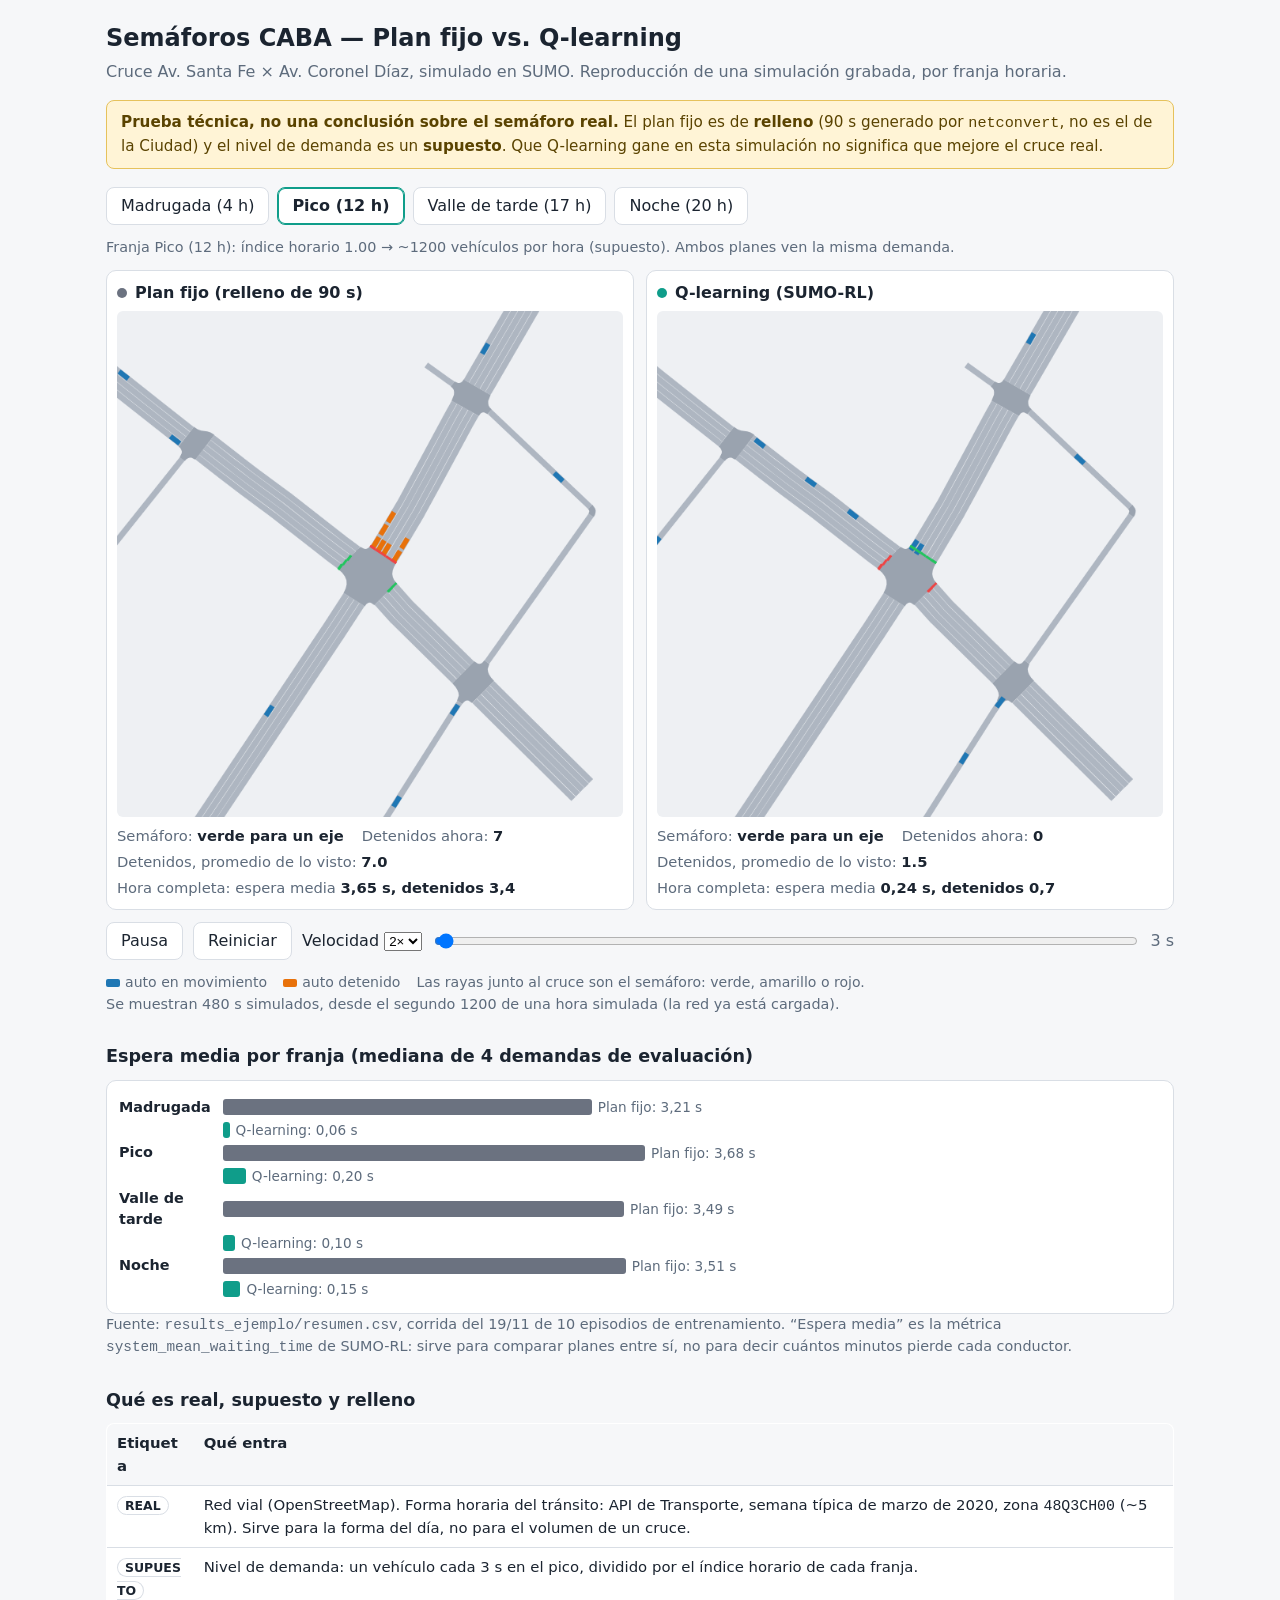
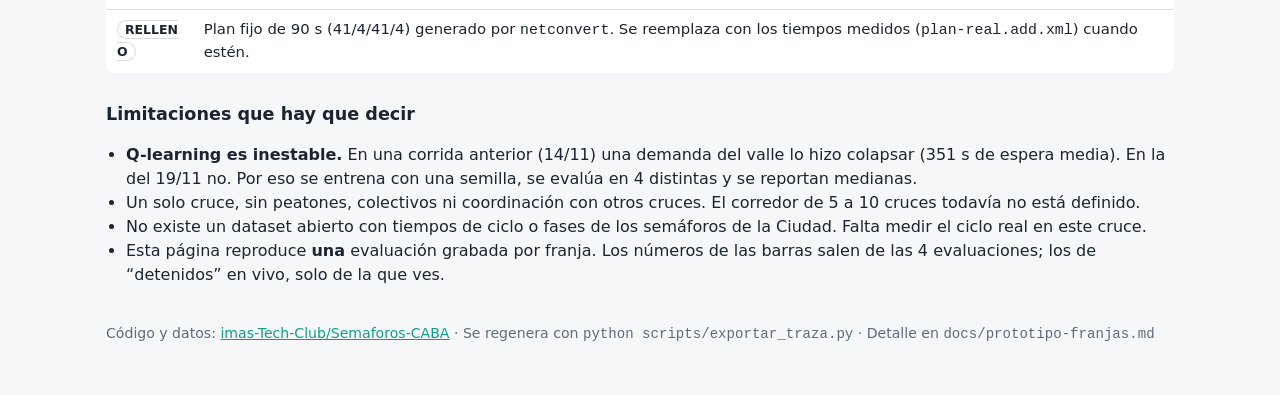
==== docs/demo/index.html @ ec713933 "Agrega demo web que reproduce la simulación: plan fijo vs Q-learning scripts/exportar_traza.py graba" ====
<!doctype html>
<html lang="es">
<head>
<meta charset="utf-8">
<meta name="viewport" content="width=device-width, initial-scale=1">
<title>Semáforos CABA — Demo de franjas</title>
<style>
:root{
  --bg:#f6f7f9; --panel:#fff; --ink:#1b2430; --muted:#5d6b7c; --line:#d9dee5;
  --road:#aeb6c1; --junc:#9aa3af; --moving:#1f77b4; --stopped:#e8710a; --fijo:#6b7280; --ql:#0f9d8a;
  --warn-bg:#fff4d6; --warn-ink:#5a4300; --warn-line:#e6c25c; --canvas:#eef0f3;
}
@media (prefers-color-scheme: dark){
  :root:not([data-theme="light"]){
    --bg:#12161c; --panel:#1b212a; --ink:#e7ebf0; --muted:#9aa6b5; --line:#2c3441;
    --road:#4a5361; --junc:#586171; --moving:#5aa9e6; --stopped:#ff9a3d; --fijo:#9ca3af; --ql:#3ccfb8;
    --warn-bg:#3a3118; --warn-ink:#f1dca0; --warn-line:#6b5a22; --canvas:#161b22;
  }
}
*{box-sizing:border-box}
body{margin:0;overflow-wrap:anywhere;background:var(--bg);color:var(--ink);font:16px/1.5 system-ui,-apple-system,Segoe UI,Roboto,sans-serif}
.wrap{max-width:1100px;margin:0 auto;padding:20px 16px 56px}
h1{font-size:1.5rem;margin:0 0 4px}
h2{font-size:1.1rem;margin:28px 0 10px}
.sub{color:var(--muted);margin:0 0 16px}
.warn{background:var(--warn-bg);color:var(--warn-ink);border:1px solid var(--warn-line);border-radius:8px;padding:10px 14px;margin:0 0 18px;font-size:.95rem}
.tabs{display:flex;flex-wrap:wrap;gap:8px;margin:0 0 12px}
.tabs button,.ctrl button{font:inherit;border:1px solid var(--line);background:var(--panel);color:var(--ink);border-radius:8px;padding:6px 14px;cursor:pointer}
.tabs button[aria-pressed="true"]{border-color:var(--ql);box-shadow:inset 0 0 0 1px var(--ql);font-weight:600}
.meta{color:var(--muted);font-size:.9rem;margin:0 0 12px}
.grid{display:grid;grid-template-columns:1fr 1fr;gap:12px}
@media (max-width:720px){.grid{grid-template-columns:1fr}}
.card{background:var(--panel);border:1px solid var(--line);border-radius:10px;padding:10px}
.card h3{margin:0 0 6px;font-size:1rem;display:flex;align-items:center;gap:8px}
.dot{width:10px;height:10px;border-radius:50%;display:inline-block}
canvas{width:100%;height:auto;aspect-ratio:1/1;background:var(--canvas);border-radius:6px;display:block}
.stats{display:flex;flex-wrap:wrap;gap:4px 18px;margin-top:8px;font-size:.92rem;color:var(--muted)}
.stats b{color:var(--ink);font-variant-numeric:tabular-nums}
.ctrl{display:flex;flex-wrap:wrap;align-items:center;gap:10px;margin:12px 0}
.ctrl input[type=range]{flex:1;min-width:160px}
.leg{display:flex;flex-wrap:wrap;gap:6px 16px;font-size:.88rem;color:var(--muted);margin:6px 0 0}
.leg i{display:inline-block;width:14px;height:8px;border-radius:2px;margin-right:5px;vertical-align:middle}
table{border-collapse:collapse;width:100%;font-size:.93rem;background:var(--panel);border:1px solid var(--line);border-radius:8px;overflow:hidden}
th,td{padding:8px 10px;border-bottom:1px solid var(--line);text-align:left;vertical-align:top}
th{font-weight:600;background:var(--bg)}
td.n{text-align:right;font-variant-numeric:tabular-nums}
.bars{background:var(--panel);border:1px solid var(--line);border-radius:10px;padding:12px}
.bar-row{display:grid;grid-template-columns:96px 1fr;gap:8px;align-items:center;margin:4px 0;font-size:.9rem}
.bar-track{height:16px;position:relative}
.bar{height:100%;border-radius:3px;min-width:2px}
.bar-val{position:absolute;left:calc(var(--w) + 6px);top:-2px;font-size:.85rem;color:var(--muted);white-space:nowrap}
.tag{font-size:.78rem;font-weight:700;padding:1px 7px;border-radius:99px;border:1px solid var(--line)}
ul{padding-left:20px}
footer{margin-top:36px;color:var(--muted);font-size:.88rem}
a{color:var(--ql)}
</style>
</head>
<body>
<div class="wrap">
  <h1>Semáforos CABA — Plan fijo vs. Q-learning</h1>
  <p class="sub">Cruce Av. Santa Fe × Av. Coronel Díaz, simulado en SUMO. Reproducción de una simulación grabada, por franja horaria.</p>

  <div class="warn"><strong>Prueba técnica, no una conclusión sobre el semáforo real.</strong>
    El plan fijo es de <b>relleno</b> (90 s generado por <code>netconvert</code>, no es el de la Ciudad) y el nivel de demanda es un <b>supuesto</b>.
    Que Q-learning gane en esta simulación no significa que mejore el cruce real.</div>

  <div class="tabs" id="tabs" role="group" aria-label="Franja horaria"></div>
  <p class="meta" id="meta"></p>

  <div class="grid">
    <div class="card"><h3><span class="dot" style="background:var(--fijo)"></span>Plan fijo (relleno de 90 s)</h3>
      <canvas id="c-fijo" width="640" height="640" aria-label="Simulación con plan fijo"></canvas>
      <div class="stats"><span>Semáforo: <b id="s-fijo">–</b></span><span>Detenidos ahora: <b id="d-fijo">0</b></span><span>Detenidos, promedio de lo visto: <b id="p-fijo">0</b></span><span>Hora completa: espera media <b id="e-fijo">–</b></span></div>
    </div>
    <div class="card"><h3><span class="dot" style="background:var(--ql)"></span>Q-learning (SUMO-RL)</h3>
      <canvas id="c-ql" width="640" height="640" aria-label="Simulación con Q-learning"></canvas>
      <div class="stats"><span>Semáforo: <b id="s-ql">–</b></span><span>Detenidos ahora: <b id="d-ql">0</b></span><span>Detenidos, promedio de lo visto: <b id="p-ql">0</b></span><span>Hora completa: espera media <b id="e-ql">–</b></span></div>
    </div>
  </div>

  <div class="ctrl">
    <button id="play" type="button">Pausa</button>
    <button id="reset" type="button">Reiniciar</button>
    <label>Velocidad <select id="vel"><option value="1">1×</option><option value="2" selected>2×</option><option value="4">4×</option><option value="8">8×</option></select></label>
    <input id="t" type="range" min="0" max="0" value="0" aria-label="Tiempo simulado">
    <span id="tl" style="font-variant-numeric:tabular-nums;color:var(--muted)">0 s</span>
  </div>
  <div class="leg">
    <span><i style="background:var(--moving)"></i>auto en movimiento</span>
    <span><i style="background:var(--stopped)"></i>auto detenido</span>
    <span>Las rayas junto al cruce son el semáforo: verde, amarillo o rojo.</span>
  </div>
  <p class="meta" id="vent"></p>

  <h2>Espera media por franja (mediana de 4 demandas de evaluación)</h2>
  <div class="bars" id="bars"></div>
  <p class="meta">Fuente: <code>results_ejemplo/resumen.csv</code>, corrida del 19/11 de 10 episodios de entrenamiento. “Espera media” es la métrica <code>system_mean_waiting_time</code> de SUMO-RL: sirve para comparar planes entre sí, no para decir cuántos minutos pierde cada conductor.</p>

  <h2>Qué es real, supuesto y relleno</h2>
  <div style="overflow-x:auto"><table>
    <tr><th>Etiqueta</th><th>Qué entra</th></tr>
    <tr><td><span class="tag">REAL</span></td><td>Red vial (OpenStreetMap). Forma horaria del tránsito: API de Transporte, semana típica de marzo de 2020, zona <code>48Q3CH00</code> (~5 km). Sirve para la forma del día, no para el volumen de un cruce.</td></tr>
    <tr><td><span class="tag">SUPUESTO</span></td><td>Nivel de demanda: un vehículo cada 3 s en el pico, dividido por el índice horario de cada franja.</td></tr>
    <tr><td><span class="tag">RELLENO</span></td><td>Plan fijo de 90 s (41/4/41/4) generado por <code>netconvert</code>. Se reemplaza con los tiempos medidos (<code>plan-real.add.xml</code>) cuando estén.</td></tr>
  </table></div>

  <h2>Limitaciones que hay que decir</h2>
  <ul>
    <li><b>Q-learning es inestable.</b> En una corrida anterior (14/11) una demanda del valle lo hizo colapsar (351 s de espera media). En la del 19/11 no. Por eso se entrena con una semilla, se evalúa en 4 distintas y se reportan medianas.</li>
    <li>Un solo cruce, sin peatones, colectivos ni coordinación con otros cruces. El corredor de 5 a 10 cruces todavía no está definido.</li>
    <li>No existe un dataset abierto con tiempos de ciclo o fases de los semáforos de la Ciudad. Falta medir el ciclo real en este cruce.</li>
    <li>Esta página reproduce <b>una</b> evaluación grabada por franja. Los números de las barras salen de las 4 evaluaciones; los de “detenidos” en vivo, solo de la que ves.</li>
  </ul>

  <footer>Código y datos: <a href="https://github.com/imas-Tech-Club/Semaforos-CABA">imas-Tech-Club/Semaforos-CABA</a> · Se regenera con <code>python scripts/exportar_traza.py</code> · Detalle en <code>docs/prototipo-franjas.md</code></footer>
</div>

<script src="trazas.js"></script>
<script>
(function(){
  var D = window.TRAZAS;
  var NOMBRE = {madrugada:"Madrugada (4 h)", pico:"Pico (12 h)", valle:"Valle de tarde (17 h)", noche:"Noche (20 h)"};
  // Medianas de results_ejemplo/resumen.csv (espera media en s)
  var RES = {
    madrugada:{fijo:3.213, ql:0.057}, pico:{fijo:3.678, ql:0.199},
    valle:{fijo:3.494, ql:0.105}, noche:{fijo:3.510, ql:0.152}
  };
  var LEN = 6, WID = 2.6; // autos dibujados un poco más grandes que reales (4,5 × 1,9 m) para que se vean
  var css = function(n){ return getComputedStyle(document.documentElement).getPropertyValue(n).trim(); };

  var geo = D.geo, caja = geo.caja;
  var franja = null, t = 0, playing = true, last = 0, acum = {fijo:[0,0], ql:[0,0]}, estadoSeg = {};

  var cv = {fijo: document.getElementById("c-fijo"), ql: document.getElementById("c-ql")};
  var cx = {fijo: cv.fijo.getContext("2d"), ql: cv.ql.getContext("2d")};
  var W = cv.fijo.width, H = cv.fijo.height, pad = 24;
  // Vista centrada en el cruce semaforizado (los carriles de afuera se recortan)
  var cxm = 0, cym = 0;
  geo.lineas.forEach(function(l){ cxm += l.p[0]/geo.lineas.length; cym += l.p[1]/geo.lineas.length; });
  var MEDIO = 120; // metros desde el centro hasta el borde de la vista
  var esc = (W-2*pad)/(2*MEDIO);
  function px(x){ return W/2 + (x-cxm)*esc; }
  function py(y){ return H/2 - (y-cym)*esc; }

  // Tabs
  var tabs = document.getElementById("tabs");
  Object.keys(D.franjas).forEach(function(f){
    var b = document.createElement("button"); b.type="button"; b.textContent = NOMBRE[f]||f;
    b.onclick = function(){ elegir(f); }; b.dataset.f = f; tabs.appendChild(b);
  });

  function prepararEstados(f, plan){
    var d = D.franjas[f][plan], n = d.v.length, arr = new Array(n), cur = d.tls0, k = 0;
    for(var s=0;s<n;s++){
      while(k < d.tls.length && d.tls[k][0] <= s){ cur = d.tls[k][1]; k++; }
      arr[s] = cur;
    }
    return arr;
  }
  function elegir(f){
    franja = f; t = 0; acum = {fijo:[0,0], ql:[0,0]};
    estadoSeg = {fijo: prepararEstados(f,"fijo"), ql: prepararEstados(f,"ql")};
    var d = D.franjas[f], n = d.fijo.v.length;
    var sl = document.getElementById("t"); sl.max = n-1; sl.value = 0;
    Array.prototype.forEach.call(tabs.children, function(b){ b.setAttribute("aria-pressed", b.dataset.f===f); });
    document.getElementById("meta").textContent = "Franja " + (NOMBRE[f]||f) + ": índice horario " + d.indice.toFixed(2) +
      " → ~" + d.veh_por_hora + " vehículos por hora (supuesto). Ambos planes ven la misma demanda.";
    document.getElementById("vent").textContent = "Se muestran " + n + " s simulados, desde el segundo " + D.ventana.inicio_s +
      " de una hora simulada (la red ya está cargada).";
    ["fijo","ql"].forEach(function(p){
      document.getElementById("e-"+p).textContent = d[p].espera_media_s.toFixed(2).replace(".",",") + " s, detenidos " + d[p].detenidos_medio.toFixed(1).replace(".",",");
    });
    dibujar();
  }

  function colorLuz(c){ return c==="G"||c==="g" ? "#22c55e" : (c==="y"||c==="Y" ? "#facc15" : "#ef4444"); }
  function resumenSemaforo(st){
    var g = 0, y = 0; for(var i=0;i<st.length;i++){ if(st[i]==="G"||st[i]==="g") g++; else if(st[i]==="y"||st[i]==="Y") y++; }
    return y>0 && g===0 ? "amarillo" : (g>0 ? "verde para un eje" : "todo rojo");
  }

  function base(ctx){
    ctx.clearRect(0,0,W,H);
    ctx.lineCap = "butt"; ctx.lineJoin = "round";
    ctx.strokeStyle = css("--road"); ctx.fillStyle = css("--junc");
    geo.carriles.forEach(function(c){
      ctx.beginPath(); c.s.forEach(function(p,i){ i?ctx.lineTo(px(p[0]),py(p[1])):ctx.moveTo(px(p[0]),py(p[1])); });
      ctx.lineWidth = Math.max(2, c.w*esc*0.95); ctx.stroke();
    });
    geo.juncs.forEach(function(j){
      ctx.beginPath(); j.forEach(function(p,i){ i?ctx.lineTo(px(p[0]),py(p[1])):ctx.moveTo(px(p[0]),py(p[1])); }); ctx.closePath(); ctx.fill();
    });
  }
  function luces(ctx, st){
    geo.lineas.forEach(function(l){
      var m = Math.hypot(l.d[0], l.d[1]) || 1, dx = l.d[0]/m, dy = l.d[1]/m;
      var nx = -dy, ny = dx, hw = l.w/2;
      ctx.strokeStyle = colorLuz(st[l.i]||"r"); ctx.lineWidth = Math.max(3, 0.9*esc);
      ctx.beginPath();
      ctx.moveTo(px(l.p[0]-nx*hw), py(l.p[1]-ny*hw)); ctx.lineTo(px(l.p[0]+nx*hw), py(l.p[1]+ny*hw)); ctx.stroke();
    });
  }
  function autos(ctx, fila){
    var movil = css("--moving"), quieto = css("--stopped"), n = 0, det = 0;
    for(var i=0;i<fila.length;i+=4){
      var x = fila[i]/10, y = fila[i+1]/10, a = fila[i+2]*Math.PI/180, v = fila[i+3]/10;
      var parado = v < 0.1; n++; if(parado) det++;
      // x,y es el paragolpes delantero: el centro queda LEN/2 hacia atrás
      var cxw = x - Math.sin(a)*2.25, cyw = y - Math.cos(a)*2.25;
      ctx.save(); ctx.translate(px(cxw), py(cyw)); ctx.rotate(a);
      ctx.fillStyle = parado ? quieto : movil;
      ctx.fillRect(-WID*esc/2, -LEN*esc/2, WID*esc, LEN*esc); ctx.restore();
    }
    return det;
  }
  function dibujar(){
    if(!franja) return;
    var d = D.franjas[franja], s = Math.min(Math.floor(t), d.fijo.v.length-1);
    ["fijo","ql"].forEach(function(p){
      var ctx = cx[p], st = estadoSeg[p][s];
      base(ctx); var det = autos(ctx, d[p].v[s]); luces(ctx, st);
      document.getElementById("d-"+p).textContent = det;
      document.getElementById("s-"+p).textContent = resumenSemaforo(st);
      var a = acum[p]; if(a.last !== s){ a[0] += det; a[1] += 1; a.last = s; }
      document.getElementById("p-"+p).textContent = a[1] ? (a[0]/a[1]).toFixed(1) : "0";
    });
    document.getElementById("tl").textContent = s + " s";
    document.getElementById("t").value = s;
  }

  function loop(ts){
    if(playing && franja){
      var dt = last ? (ts-last)/1000 : 0, vel = +document.getElementById("vel").value;
      t += dt*vel;
      var n = D.franjas[franja].fijo.v.length;
      if(t >= n){ t = 0; acum = {fijo:[0,0], ql:[0,0]}; }
      dibujar();
    }
    last = ts; requestAnimationFrame(loop);
  }

  document.getElementById("play").onclick = function(){ playing = !playing; this.textContent = playing ? "Pausa" : "Seguir"; };
  document.getElementById("reset").onclick = function(){ t = 0; acum = {fijo:[0,0], ql:[0,0]}; dibujar(); };
  document.getElementById("t").oninput = function(){ t = +this.value; acum = {fijo:[0,0], ql:[0,0]}; dibujar(); };
  window.matchMedia("(prefers-color-scheme: dark)").addEventListener("change", dibujar);

  // Barras: espera media por franja
  var bars = document.getElementById("bars"), mx = 0;
  Object.keys(D.franjas).forEach(function(f){ if(RES[f]) mx = Math.max(mx, RES[f].fijo, RES[f].ql); });
  Object.keys(D.franjas).forEach(function(f){
    if(!RES[f]) return;
    [["fijo","Plan fijo","--fijo"],["ql","Q-learning","--ql"]].forEach(function(r, i){
      var row = document.createElement("div"); row.className = "bar-row";
      var lab = document.createElement("div"); lab.textContent = i===0 ? (NOMBRE[f]||f).split(" (")[0] : ""; lab.style.fontWeight = 600;
      var tr = document.createElement("div"); tr.className = "bar-track";
      var w = (RES[f][r[0]]/mx*45);
      tr.style.setProperty("--w", w+"%");
      var b = document.createElement("div"); b.className = "bar"; b.style.width = w+"%"; b.style.background = "var("+r[2]+")";
      var v = document.createElement("span"); v.className = "bar-val"; v.textContent = r[1] + ": " + RES[f][r[0]].toFixed(2).replace(".",",") + " s";
      tr.appendChild(b); tr.appendChild(v); row.appendChild(lab); row.appendChild(tr); bars.appendChild(row);
    });
  });

  elegir(Object.keys(D.franjas).indexOf("pico")>=0 ? "pico" : Object.keys(D.franjas)[0]);
  requestAnimationFrame(loop);
})();
</script>
</body>
</html>
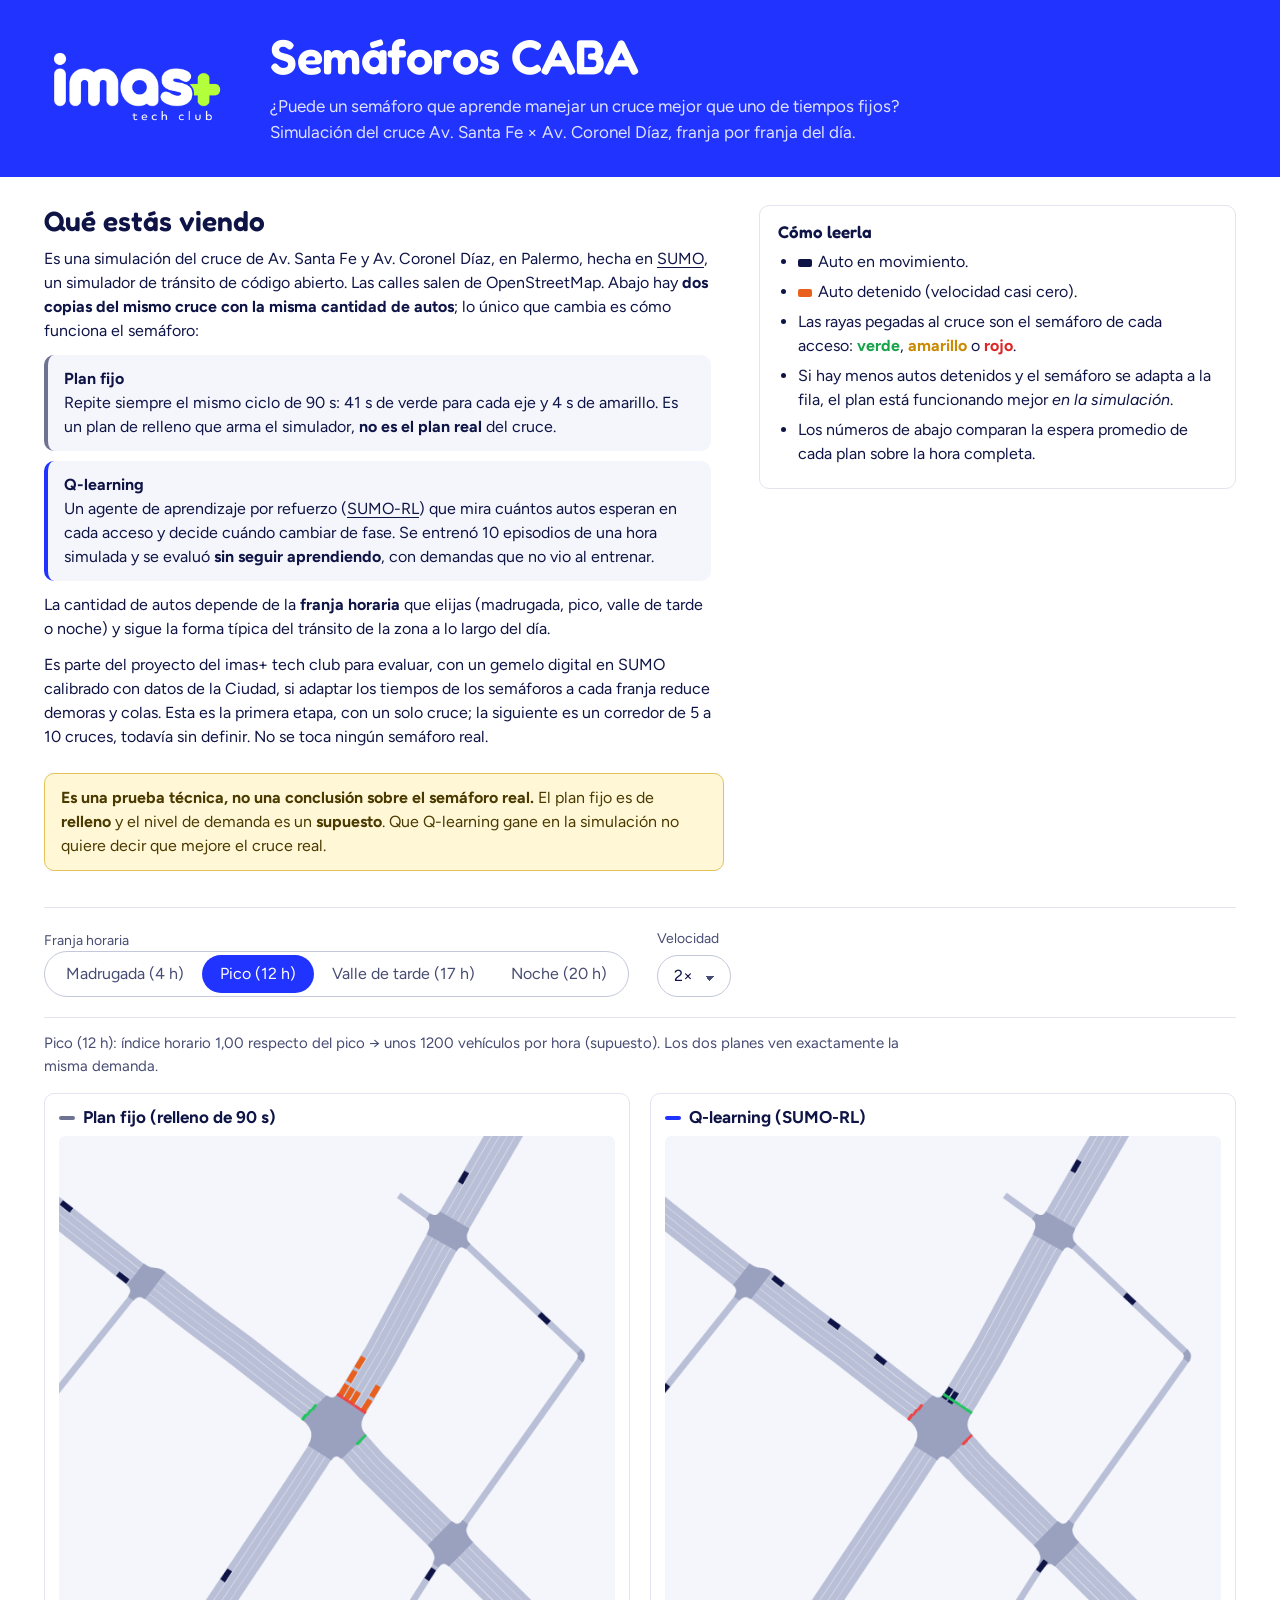
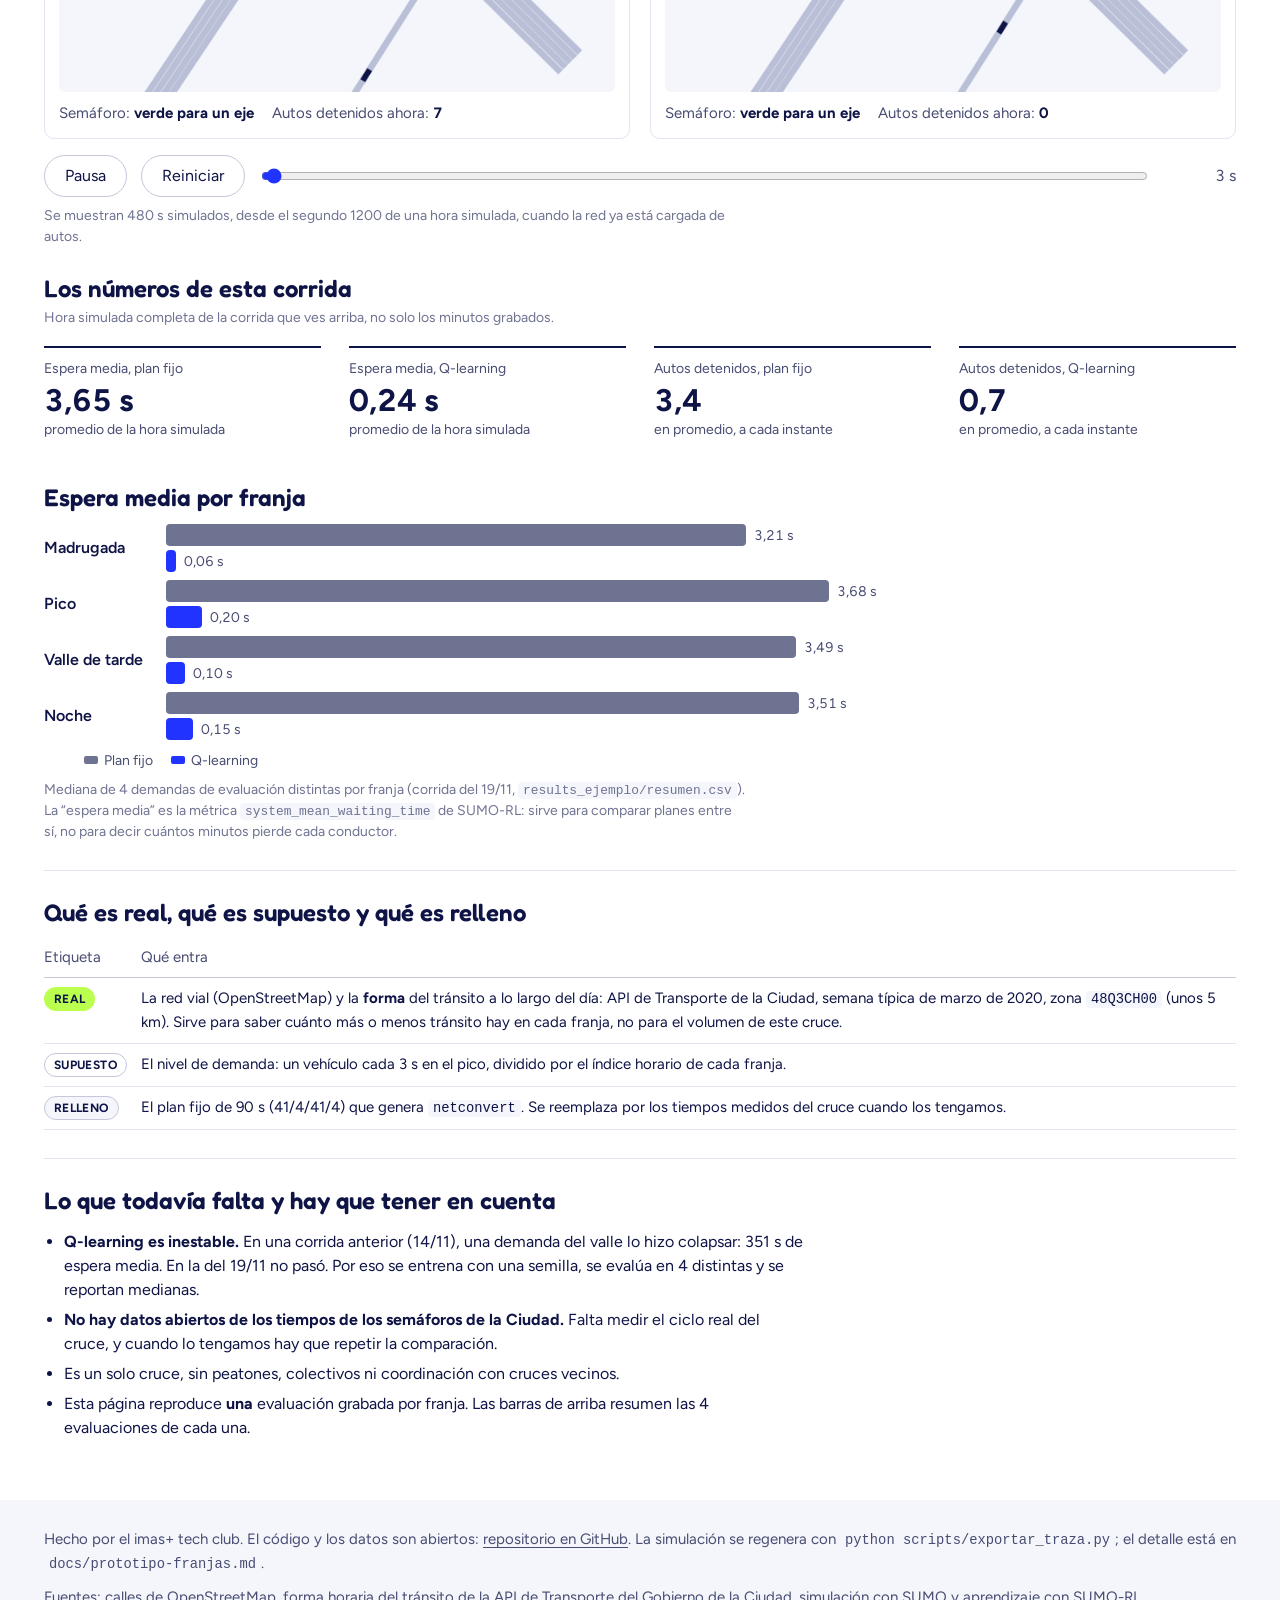
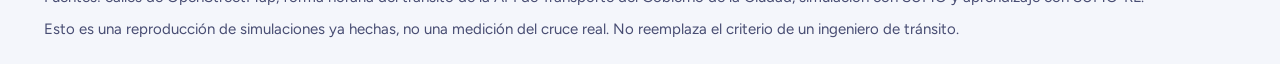
==== commit b5d2f026: "Rediseña la demo web con la identidad del imas+ tech club y agrega la explicación Encabezado de marc" ====
--- a/docs/demo/index.html
+++ b/docs/demo/index.html
@@ -1,269 +1,158 @@
 <!doctype html>
-<html lang="es">
+<html lang="es-AR">
 <head>
-<meta charset="utf-8">
-<meta name="viewport" content="width=device-width, initial-scale=1">
-<title>Semáforos CABA — Demo de franjas</title>
-<style>
-:root{
-  --bg:#f6f7f9; --panel:#fff; --ink:#1b2430; --muted:#5d6b7c; --line:#d9dee5;
-  --road:#aeb6c1; --junc:#9aa3af; --moving:#1f77b4; --stopped:#e8710a; --fijo:#6b7280; --ql:#0f9d8a;
-  --warn-bg:#fff4d6; --warn-ink:#5a4300; --warn-line:#e6c25c; --canvas:#eef0f3;
-}
-@media (prefers-color-scheme: dark){
-  :root:not([data-theme="light"]){
-    --bg:#12161c; --panel:#1b212a; --ink:#e7ebf0; --muted:#9aa6b5; --line:#2c3441;
-    --road:#4a5361; --junc:#586171; --moving:#5aa9e6; --stopped:#ff9a3d; --fijo:#9ca3af; --ql:#3ccfb8;
-    --warn-bg:#3a3118; --warn-ink:#f1dca0; --warn-line:#6b5a22; --canvas:#161b22;
-  }
-}
-*{box-sizing:border-box}
-body{margin:0;overflow-wrap:anywhere;background:var(--bg);color:var(--ink);font:16px/1.5 system-ui,-apple-system,Segoe UI,Roboto,sans-serif}
-.wrap{max-width:1100px;margin:0 auto;padding:20px 16px 56px}
-h1{font-size:1.5rem;margin:0 0 4px}
-h2{font-size:1.1rem;margin:28px 0 10px}
-.sub{color:var(--muted);margin:0 0 16px}
-.warn{background:var(--warn-bg);color:var(--warn-ink);border:1px solid var(--warn-line);border-radius:8px;padding:10px 14px;margin:0 0 18px;font-size:.95rem}
-.tabs{display:flex;flex-wrap:wrap;gap:8px;margin:0 0 12px}
-.tabs button,.ctrl button{font:inherit;border:1px solid var(--line);background:var(--panel);color:var(--ink);border-radius:8px;padding:6px 14px;cursor:pointer}
-.tabs button[aria-pressed="true"]{border-color:var(--ql);box-shadow:inset 0 0 0 1px var(--ql);font-weight:600}
-.meta{color:var(--muted);font-size:.9rem;margin:0 0 12px}
-.grid{display:grid;grid-template-columns:1fr 1fr;gap:12px}
-@media (max-width:720px){.grid{grid-template-columns:1fr}}
-.card{background:var(--panel);border:1px solid var(--line);border-radius:10px;padding:10px}
-.card h3{margin:0 0 6px;font-size:1rem;display:flex;align-items:center;gap:8px}
-.dot{width:10px;height:10px;border-radius:50%;display:inline-block}
-canvas{width:100%;height:auto;aspect-ratio:1/1;background:var(--canvas);border-radius:6px;display:block}
-.stats{display:flex;flex-wrap:wrap;gap:4px 18px;margin-top:8px;font-size:.92rem;color:var(--muted)}
-.stats b{color:var(--ink);font-variant-numeric:tabular-nums}
-.ctrl{display:flex;flex-wrap:wrap;align-items:center;gap:10px;margin:12px 0}
-.ctrl input[type=range]{flex:1;min-width:160px}
-.leg{display:flex;flex-wrap:wrap;gap:6px 16px;font-size:.88rem;color:var(--muted);margin:6px 0 0}
-.leg i{display:inline-block;width:14px;height:8px;border-radius:2px;margin-right:5px;vertical-align:middle}
-table{border-collapse:collapse;width:100%;font-size:.93rem;background:var(--panel);border:1px solid var(--line);border-radius:8px;overflow:hidden}
-th,td{padding:8px 10px;border-bottom:1px solid var(--line);text-align:left;vertical-align:top}
-th{font-weight:600;background:var(--bg)}
-td.n{text-align:right;font-variant-numeric:tabular-nums}
-.bars{background:var(--panel);border:1px solid var(--line);border-radius:10px;padding:12px}
-.bar-row{display:grid;grid-template-columns:96px 1fr;gap:8px;align-items:center;margin:4px 0;font-size:.9rem}
-.bar-track{height:16px;position:relative}
-.bar{height:100%;border-radius:3px;min-width:2px}
-.bar-val{position:absolute;left:calc(var(--w) + 6px);top:-2px;font-size:.85rem;color:var(--muted);white-space:nowrap}
-.tag{font-size:.78rem;font-weight:700;padding:1px 7px;border-radius:99px;border:1px solid var(--line)}
-ul{padding-left:20px}
-footer{margin-top:36px;color:var(--muted);font-size:.88rem}
-a{color:var(--ql)}
-</style>
+  <meta charset="utf-8">
+  <meta name="viewport" content="width=device-width, initial-scale=1">
+  <title>Semáforos CABA</title>
+  <meta name="description" content="Simulación del cruce Av. Santa Fe × Av. Coronel Díaz: un semáforo de tiempos fijos contra uno que aprende (Q-learning), por franja horaria. Prueba técnica del imas+ tech club.">
+  <link rel="icon" href="img/favicon.png" type="image/png">
+  <link rel="preconnect" href="https://fonts.googleapis.com">
+  <link rel="preconnect" href="https://fonts.gstatic.com" crossorigin>
+  <link href="https://fonts.googleapis.com/css2?family=Figtree:wght@400;600;700&family=Fredoka:wght@500;600&display=swap" rel="stylesheet">
+  <link rel="stylesheet" href="estilos.css">
 </head>
 <body>
-<div class="wrap">
-  <h1>Semáforos CABA — Plan fijo vs. Q-learning</h1>
-  <p class="sub">Cruce Av. Santa Fe × Av. Coronel Díaz, simulado en SUMO. Reproducción de una simulación grabada, por franja horaria.</p>
+  <header class="marca">
+    <div class="marca__interior">
+      <a class="marca__logo" href="https://github.com/imas-Tech-Club/Semaforos-CABA">
+        <img src="img/logo-imas.png" alt="imas+ tech club" width="186" height="88">
+      </a>
+      <div class="marca__texto">
+        <h1>Semáforos CABA</h1>
+        <p>¿Puede un semáforo que aprende manejar un cruce mejor que uno de tiempos fijos? Simulación del cruce
+          Av. Santa Fe × Av. Coronel Díaz, franja por franja del día.</p>
+      </div>
+    </div>
+  </header>
 
-  <div class="warn"><strong>Prueba técnica, no una conclusión sobre el semáforo real.</strong>
-    El plan fijo es de <b>relleno</b> (90 s generado por <code>netconvert</code>, no es el de la Ciudad) y el nivel de demanda es un <b>supuesto</b>.
-    Que Q-learning gane en esta simulación no significa que mejore el cruce real.</div>
+  <main>
+    <section class="intro" aria-labelledby="que-es">
+      <div>
+        <h2 id="que-es">Qué estás viendo</h2>
+        <p>Es una simulación del cruce de Av. Santa Fe y Av. Coronel Díaz, en Palermo, hecha en
+          <a href="https://eclipse.dev/sumo/">SUMO</a>, un simulador de tránsito de código abierto. Las calles salen de
+          OpenStreetMap. Abajo hay <b>dos copias del mismo cruce con la misma cantidad de autos</b>; lo único que cambia es
+          cómo funciona el semáforo:</p>
+        <ul class="planes">
+          <li><b>Plan fijo</b>Repite siempre el mismo ciclo de 90 s: 41 s de verde para cada eje y 4 s de amarillo. Es un plan
+            de relleno que arma el simulador, <b style="display:inline">no es el plan real</b> del cruce.</li>
+          <li class="ql"><b>Q-learning</b>Un agente de aprendizaje por refuerzo (<a href="https://github.com/LucasAlegre/sumo-rl">SUMO-RL</a>)
+            que mira cuántos autos esperan en cada acceso y decide cuándo cambiar de fase. Se entrenó 10 episodios de una hora
+            simulada y se evaluó <b style="display:inline">sin seguir aprendiendo</b>, con demandas que no vio al entrenar.</li>
+        </ul>
+        <p>La cantidad de autos depende de la <b>franja horaria</b> que elijas (madrugada, pico, valle de tarde o noche) y sigue
+          la forma típica del tránsito de la zona a lo largo del día.</p>
+        <p>Es parte del proyecto del imas+ tech club para evaluar, con un gemelo digital en SUMO calibrado con datos de la
+          Ciudad, si adaptar los tiempos de los semáforos a cada franja reduce demoras y colas. Esta es la primera etapa, con un
+          solo cruce; la siguiente es un corredor de 5 a 10 cruces, todavía sin definir. No se toca ningún semáforo real.</p>
+      </div>
+      <aside class="guia" aria-label="Cómo leer la simulación">
+        <h3>Cómo leerla</h3>
+        <ul>
+          <li><span class="chip" style="background:var(--auto)"></span>Auto en movimiento.</li>
+          <li><span class="chip" style="background:var(--auto-detenido)"></span>Auto detenido (velocidad casi cero).</li>
+          <li>Las rayas pegadas al cruce son el semáforo de cada acceso: <b style="color:#16a34a">verde</b>, <b style="color:#ca8a04">amarillo</b> o <b style="color:#dc2626">rojo</b>.</li>
+          <li>Si hay menos autos detenidos y el semáforo se adapta a la fila, el plan está funcionando mejor <i>en la simulación</i>.</li>
+          <li>Los números de abajo comparan la espera promedio de cada plan sobre la hora completa.</li>
+        </ul>
+      </aside>
+      <p class="aviso"><strong>Es una prueba técnica, no una conclusión sobre el semáforo real.</strong> El plan fijo es de
+        <b>relleno</b> y el nivel de demanda es un <b>supuesto</b>. Que Q-learning gane en la simulación no quiere decir que
+        mejore el cruce real.</p>
+    </section>
 
-  <div class="tabs" id="tabs" role="group" aria-label="Franja horaria"></div>
-  <p class="meta" id="meta"></p>
+    <form class="filtros" aria-label="Qué ver" onsubmit="return false">
+      <fieldset class="filtro">
+        <legend>Franja horaria</legend>
+        <div class="segmentado" id="franjas"></div>
+      </fieldset>
+      <label class="filtro">
+        <span>Velocidad</span>
+        <select id="vel">
+          <option value="1">1×</option><option value="2" selected>2×</option><option value="4">4×</option><option value="8">8×</option>
+        </select>
+      </label>
+    </form>
+    <p class="meta" id="meta"></p>
 
-  <div class="grid">
-    <div class="card"><h3><span class="dot" style="background:var(--fijo)"></span>Plan fijo (relleno de 90 s)</h3>
-      <canvas id="c-fijo" width="640" height="640" aria-label="Simulación con plan fijo"></canvas>
-      <div class="stats"><span>Semáforo: <b id="s-fijo">–</b></span><span>Detenidos ahora: <b id="d-fijo">0</b></span><span>Detenidos, promedio de lo visto: <b id="p-fijo">0</b></span><span>Hora completa: espera media <b id="e-fijo">–</b></span></div>
+    <div class="paneles">
+      <section class="panel" aria-labelledby="t-fijo">
+        <h2 id="t-fijo"><i style="background:var(--serie-fijo)"></i>Plan fijo (relleno de 90 s)</h2>
+        <canvas id="c-fijo" width="640" height="640" role="img" aria-label="Simulación del cruce con plan fijo"></canvas>
+        <div class="estado" aria-live="off">
+          <span>Semáforo: <b id="s-fijo">–</b></span>
+          <span>Autos detenidos ahora: <b id="d-fijo">0</b></span>
+        </div>
+      </section>
+      <section class="panel" aria-labelledby="t-ql">
+        <h2 id="t-ql"><i style="background:var(--serie-ql)"></i>Q-learning (SUMO-RL)</h2>
+        <canvas id="c-ql" width="640" height="640" role="img" aria-label="Simulación del cruce con Q-learning"></canvas>
+        <div class="estado" aria-live="off">
+          <span>Semáforo: <b id="s-ql">–</b></span>
+          <span>Autos detenidos ahora: <b id="d-ql">0</b></span>
+        </div>
+      </section>
     </div>
-    <div class="card"><h3><span class="dot" style="background:var(--ql)"></span>Q-learning (SUMO-RL)</h3>
-      <canvas id="c-ql" width="640" height="640" aria-label="Simulación con Q-learning"></canvas>
-      <div class="stats"><span>Semáforo: <b id="s-ql">–</b></span><span>Detenidos ahora: <b id="d-ql">0</b></span><span>Detenidos, promedio de lo visto: <b id="p-ql">0</b></span><span>Hora completa: espera media <b id="e-ql">–</b></span></div>
+
+    <div class="control">
+      <button id="play" type="button">Pausa</button>
+      <button id="reset" type="button">Reiniciar</button>
+      <input id="t" type="range" min="0" max="0" value="0" aria-label="Tiempo simulado">
+      <span class="tiempo" id="tl">0 s</span>
     </div>
-  </div>
+    <p class="nota" id="vent"></p>
 
-  <div class="ctrl">
-    <button id="play" type="button">Pausa</button>
-    <button id="reset" type="button">Reiniciar</button>
-    <label>Velocidad <select id="vel"><option value="1">1×</option><option value="2" selected>2×</option><option value="4">4×</option><option value="8">8×</option></select></label>
-    <input id="t" type="range" min="0" max="0" value="0" aria-label="Tiempo simulado">
-    <span id="tl" style="font-variant-numeric:tabular-nums;color:var(--muted)">0 s</span>
-  </div>
-  <div class="leg">
-    <span><i style="background:var(--moving)"></i>auto en movimiento</span>
-    <span><i style="background:var(--stopped)"></i>auto detenido</span>
-    <span>Las rayas junto al cruce son el semáforo: verde, amarillo o rojo.</span>
-  </div>
-  <p class="meta" id="vent"></p>
+    <section class="cifras-wrap" aria-labelledby="cifras-titulo">
+      <h2 id="cifras-titulo">Los números de esta corrida</h2>
+      <p class="nota" style="margin-top:0">Hora simulada completa de la corrida que ves arriba, no solo los minutos grabados.</p>
+      <dl class="cifras" id="cifras"></dl>
+    </section>
 
-  <h2>Espera media por franja (mediana de 4 demandas de evaluación)</h2>
-  <div class="bars" id="bars"></div>
-  <p class="meta">Fuente: <code>results_ejemplo/resumen.csv</code>, corrida del 19/11 de 10 episodios de entrenamiento. “Espera media” es la métrica <code>system_mean_waiting_time</code> de SUMO-RL: sirve para comparar planes entre sí, no para decir cuántos minutos pierde cada conductor.</p>
+    <section class="barras" aria-labelledby="barras-titulo">
+      <h2 id="barras-titulo">Espera media por franja</h2>
+      <div id="barras"></div>
+      <ul class="leyenda"><li><span class="chip" style="background:var(--serie-fijo)"></span>Plan fijo</li><li><span class="chip" style="background:var(--serie-ql)"></span>Q-learning</li></ul>
+      <p class="nota">Mediana de 4 demandas de evaluación distintas por franja (corrida del 19/11, <code>results_ejemplo/resumen.csv</code>).
+        La “espera media” es la métrica <code>system_mean_waiting_time</code> de SUMO-RL: sirve para comparar planes entre sí,
+        no para decir cuántos minutos pierde cada conductor.</p>
+    </section>
 
-  <h2>Qué es real, supuesto y relleno</h2>
-  <div style="overflow-x:auto"><table>
-    <tr><th>Etiqueta</th><th>Qué entra</th></tr>
-    <tr><td><span class="tag">REAL</span></td><td>Red vial (OpenStreetMap). Forma horaria del tránsito: API de Transporte, semana típica de marzo de 2020, zona <code>48Q3CH00</code> (~5 km). Sirve para la forma del día, no para el volumen de un cruce.</td></tr>
-    <tr><td><span class="tag">SUPUESTO</span></td><td>Nivel de demanda: un vehículo cada 3 s en el pico, dividido por el índice horario de cada franja.</td></tr>
-    <tr><td><span class="tag">RELLENO</span></td><td>Plan fijo de 90 s (41/4/41/4) generado por <code>netconvert</code>. Se reemplaza con los tiempos medidos (<code>plan-real.add.xml</code>) cuando estén.</td></tr>
-  </table></div>
+    <section class="seccion" aria-labelledby="datos-titulo">
+      <h2 id="datos-titulo">Qué es real, qué es supuesto y qué es relleno</h2>
+      <div class="tabla-scroll">
+        <table>
+          <thead><tr><th>Etiqueta</th><th>Qué entra</th></tr></thead>
+          <tbody>
+            <tr><td><span class="etiqueta etiqueta--real">REAL</span></td><td>La red vial (OpenStreetMap) y la <b>forma</b> del tránsito a lo largo del día: API de Transporte de la Ciudad, semana típica de marzo de 2020, zona <code>48Q3CH00</code> (unos 5 km). Sirve para saber cuánto más o menos tránsito hay en cada franja, no para el volumen de este cruce.</td></tr>
+            <tr><td><span class="etiqueta etiqueta--supuesto">SUPUESTO</span></td><td>El nivel de demanda: un vehículo cada 3 s en el pico, dividido por el índice horario de cada franja.</td></tr>
+            <tr><td><span class="etiqueta etiqueta--relleno">RELLENO</span></td><td>El plan fijo de 90 s (41/4/41/4) que genera <code>netconvert</code>. Se reemplaza por los tiempos medidos del cruce cuando los tengamos.</td></tr>
+          </tbody>
+        </table>
+      </div>
+    </section>
 
-  <h2>Limitaciones que hay que decir</h2>
-  <ul>
-    <li><b>Q-learning es inestable.</b> En una corrida anterior (14/11) una demanda del valle lo hizo colapsar (351 s de espera media). En la del 19/11 no. Por eso se entrena con una semilla, se evalúa en 4 distintas y se reportan medianas.</li>
-    <li>Un solo cruce, sin peatones, colectivos ni coordinación con otros cruces. El corredor de 5 a 10 cruces todavía no está definido.</li>
-    <li>No existe un dataset abierto con tiempos de ciclo o fases de los semáforos de la Ciudad. Falta medir el ciclo real en este cruce.</li>
-    <li>Esta página reproduce <b>una</b> evaluación grabada por franja. Los números de las barras salen de las 4 evaluaciones; los de “detenidos” en vivo, solo de la que ves.</li>
-  </ul>
+    <section class="seccion" aria-labelledby="lim-titulo">
+      <h2 id="lim-titulo">Lo que todavía falta y hay que tener en cuenta</h2>
+      <ul>
+        <li><b>Q-learning es inestable.</b> En una corrida anterior (14/11), una demanda del valle lo hizo colapsar: 351 s de espera media. En la del 19/11 no pasó. Por eso se entrena con una semilla, se evalúa en 4 distintas y se reportan medianas.</li>
+        <li><b>No hay datos abiertos de los tiempos de los semáforos de la Ciudad.</b> Falta medir el ciclo real del cruce, y cuando lo tengamos hay que repetir la comparación.</li>
+        <li>Es un solo cruce, sin peatones, colectivos ni coordinación con cruces vecinos.</li>
+        <li>Esta página reproduce <b>una</b> evaluación grabada por franja. Las barras de arriba resumen las 4 evaluaciones de cada una.</li>
+      </ul>
+    </section>
+  </main>
 
-  <footer>Código y datos: <a href="https://github.com/imas-Tech-Club/Semaforos-CABA">imas-Tech-Club/Semaforos-CABA</a> · Se regenera con <code>python scripts/exportar_traza.py</code> · Detalle en <code>docs/prototipo-franjas.md</code></footer>
-</div>
+  <footer class="pie">
+    <p>Hecho por el imas+ tech club. El código y los datos son abiertos:
+      <a href="https://github.com/imas-Tech-Club/Semaforos-CABA">repositorio en GitHub</a>. La simulación se regenera con
+      <code>python scripts/exportar_traza.py</code>; el detalle está en <code>docs/prototipo-franjas.md</code>.</p>
+    <p>Fuentes: calles de OpenStreetMap, forma horaria del tránsito de la API de Transporte del Gobierno de la Ciudad,
+      simulación con SUMO y aprendizaje con SUMO-RL.</p>
+    <p>Esto es una reproducción de simulaciones ya hechas, no una medición del cruce real. No reemplaza el criterio de un
+      ingeniero de tránsito.</p>
+  </footer>
 
-<script src="trazas.js"></script>
-<script>
-(function(){
-  var D = window.TRAZAS;
-  var NOMBRE = {madrugada:"Madrugada (4 h)", pico:"Pico (12 h)", valle:"Valle de tarde (17 h)", noche:"Noche (20 h)"};
-  // Medianas de results_ejemplo/resumen.csv (espera media en s)
-  var RES = {
-    madrugada:{fijo:3.213, ql:0.057}, pico:{fijo:3.678, ql:0.199},
-    valle:{fijo:3.494, ql:0.105}, noche:{fijo:3.510, ql:0.152}
-  };
-  var LEN = 6, WID = 2.6; // autos dibujados un poco más grandes que reales (4,5 × 1,9 m) para que se vean
-  var css = function(n){ return getComputedStyle(document.documentElement).getPropertyValue(n).trim(); };
-
-  var geo = D.geo, caja = geo.caja;
-  var franja = null, t = 0, playing = true, last = 0, acum = {fijo:[0,0], ql:[0,0]}, estadoSeg = {};
-
-  var cv = {fijo: document.getElementById("c-fijo"), ql: document.getElementById("c-ql")};
-  var cx = {fijo: cv.fijo.getContext("2d"), ql: cv.ql.getContext("2d")};
-  var W = cv.fijo.width, H = cv.fijo.height, pad = 24;
-  // Vista centrada en el cruce semaforizado (los carriles de afuera se recortan)
-  var cxm = 0, cym = 0;
-  geo.lineas.forEach(function(l){ cxm += l.p[0]/geo.lineas.length; cym += l.p[1]/geo.lineas.length; });
-  var MEDIO = 120; // metros desde el centro hasta el borde de la vista
-  var esc = (W-2*pad)/(2*MEDIO);
-  function px(x){ return W/2 + (x-cxm)*esc; }
-  function py(y){ return H/2 - (y-cym)*esc; }
-
-  // Tabs
-  var tabs = document.getElementById("tabs");
-  Object.keys(D.franjas).forEach(function(f){
-    var b = document.createElement("button"); b.type="button"; b.textContent = NOMBRE[f]||f;
-    b.onclick = function(){ elegir(f); }; b.dataset.f = f; tabs.appendChild(b);
-  });
-
-  function prepararEstados(f, plan){
-    var d = D.franjas[f][plan], n = d.v.length, arr = new Array(n), cur = d.tls0, k = 0;
-    for(var s=0;s<n;s++){
-      while(k < d.tls.length && d.tls[k][0] <= s){ cur = d.tls[k][1]; k++; }
-      arr[s] = cur;
-    }
-    return arr;
-  }
-  function elegir(f){
-    franja = f; t = 0; acum = {fijo:[0,0], ql:[0,0]};
-    estadoSeg = {fijo: prepararEstados(f,"fijo"), ql: prepararEstados(f,"ql")};
-    var d = D.franjas[f], n = d.fijo.v.length;
-    var sl = document.getElementById("t"); sl.max = n-1; sl.value = 0;
-    Array.prototype.forEach.call(tabs.children, function(b){ b.setAttribute("aria-pressed", b.dataset.f===f); });
-    document.getElementById("meta").textContent = "Franja " + (NOMBRE[f]||f) + ": índice horario " + d.indice.toFixed(2) +
-      " → ~" + d.veh_por_hora + " vehículos por hora (supuesto). Ambos planes ven la misma demanda.";
-    document.getElementById("vent").textContent = "Se muestran " + n + " s simulados, desde el segundo " + D.ventana.inicio_s +
-      " de una hora simulada (la red ya está cargada).";
-    ["fijo","ql"].forEach(function(p){
-      document.getElementById("e-"+p).textContent = d[p].espera_media_s.toFixed(2).replace(".",",") + " s, detenidos " + d[p].detenidos_medio.toFixed(1).replace(".",",");
-    });
-    dibujar();
-  }
-
-  function colorLuz(c){ return c==="G"||c==="g" ? "#22c55e" : (c==="y"||c==="Y" ? "#facc15" : "#ef4444"); }
-  function resumenSemaforo(st){
-    var g = 0, y = 0; for(var i=0;i<st.length;i++){ if(st[i]==="G"||st[i]==="g") g++; else if(st[i]==="y"||st[i]==="Y") y++; }
-    return y>0 && g===0 ? "amarillo" : (g>0 ? "verde para un eje" : "todo rojo");
-  }
-
-  function base(ctx){
-    ctx.clearRect(0,0,W,H);
-    ctx.lineCap = "butt"; ctx.lineJoin = "round";
-    ctx.strokeStyle = css("--road"); ctx.fillStyle = css("--junc");
-    geo.carriles.forEach(function(c){
-      ctx.beginPath(); c.s.forEach(function(p,i){ i?ctx.lineTo(px(p[0]),py(p[1])):ctx.moveTo(px(p[0]),py(p[1])); });
-      ctx.lineWidth = Math.max(2, c.w*esc*0.95); ctx.stroke();
-    });
-    geo.juncs.forEach(function(j){
-      ctx.beginPath(); j.forEach(function(p,i){ i?ctx.lineTo(px(p[0]),py(p[1])):ctx.moveTo(px(p[0]),py(p[1])); }); ctx.closePath(); ctx.fill();
-    });
-  }
-  function luces(ctx, st){
-    geo.lineas.forEach(function(l){
-      var m = Math.hypot(l.d[0], l.d[1]) || 1, dx = l.d[0]/m, dy = l.d[1]/m;
-      var nx = -dy, ny = dx, hw = l.w/2;
-      ctx.strokeStyle = colorLuz(st[l.i]||"r"); ctx.lineWidth = Math.max(3, 0.9*esc);
-      ctx.beginPath();
-      ctx.moveTo(px(l.p[0]-nx*hw), py(l.p[1]-ny*hw)); ctx.lineTo(px(l.p[0]+nx*hw), py(l.p[1]+ny*hw)); ctx.stroke();
-    });
-  }
-  function autos(ctx, fila){
-    var movil = css("--moving"), quieto = css("--stopped"), n = 0, det = 0;
-    for(var i=0;i<fila.length;i+=4){
-      var x = fila[i]/10, y = fila[i+1]/10, a = fila[i+2]*Math.PI/180, v = fila[i+3]/10;
-      var parado = v < 0.1; n++; if(parado) det++;
-      // x,y es el paragolpes delantero: el centro queda LEN/2 hacia atrás
-      var cxw = x - Math.sin(a)*2.25, cyw = y - Math.cos(a)*2.25;
-      ctx.save(); ctx.translate(px(cxw), py(cyw)); ctx.rotate(a);
-      ctx.fillStyle = parado ? quieto : movil;
-      ctx.fillRect(-WID*esc/2, -LEN*esc/2, WID*esc, LEN*esc); ctx.restore();
-    }
-    return det;
-  }
-  function dibujar(){
-    if(!franja) return;
-    var d = D.franjas[franja], s = Math.min(Math.floor(t), d.fijo.v.length-1);
-    ["fijo","ql"].forEach(function(p){
-      var ctx = cx[p], st = estadoSeg[p][s];
-      base(ctx); var det = autos(ctx, d[p].v[s]); luces(ctx, st);
-      document.getElementById("d-"+p).textContent = det;
-      document.getElementById("s-"+p).textContent = resumenSemaforo(st);
-      var a = acum[p]; if(a.last !== s){ a[0] += det; a[1] += 1; a.last = s; }
-      document.getElementById("p-"+p).textContent = a[1] ? (a[0]/a[1]).toFixed(1) : "0";
-    });
-    document.getElementById("tl").textContent = s + " s";
-    document.getElementById("t").value = s;
-  }
-
-  function loop(ts){
-    if(playing && franja){
-      var dt = last ? (ts-last)/1000 : 0, vel = +document.getElementById("vel").value;
-      t += dt*vel;
-      var n = D.franjas[franja].fijo.v.length;
-      if(t >= n){ t = 0; acum = {fijo:[0,0], ql:[0,0]}; }
-      dibujar();
-    }
-    last = ts; requestAnimationFrame(loop);
-  }
-
-  document.getElementById("play").onclick = function(){ playing = !playing; this.textContent = playing ? "Pausa" : "Seguir"; };
-  document.getElementById("reset").onclick = function(){ t = 0; acum = {fijo:[0,0], ql:[0,0]}; dibujar(); };
-  document.getElementById("t").oninput = function(){ t = +this.value; acum = {fijo:[0,0], ql:[0,0]}; dibujar(); };
-  window.matchMedia("(prefers-color-scheme: dark)").addEventListener("change", dibujar);
-
-  // Barras: espera media por franja
-  var bars = document.getElementById("bars"), mx = 0;
-  Object.keys(D.franjas).forEach(function(f){ if(RES[f]) mx = Math.max(mx, RES[f].fijo, RES[f].ql); });
-  Object.keys(D.franjas).forEach(function(f){
-    if(!RES[f]) return;
-    [["fijo","Plan fijo","--fijo"],["ql","Q-learning","--ql"]].forEach(function(r, i){
-      var row = document.createElement("div"); row.className = "bar-row";
-      var lab = document.createElement("div"); lab.textContent = i===0 ? (NOMBRE[f]||f).split(" (")[0] : ""; lab.style.fontWeight = 600;
-      var tr = document.createElement("div"); tr.className = "bar-track";
-      var w = (RES[f][r[0]]/mx*45);
-      tr.style.setProperty("--w", w+"%");
-      var b = document.createElement("div"); b.className = "bar"; b.style.width = w+"%"; b.style.background = "var("+r[2]+")";
-      var v = document.createElement("span"); v.className = "bar-val"; v.textContent = r[1] + ": " + RES[f][r[0]].toFixed(2).replace(".",",") + " s";
-      tr.appendChild(b); tr.appendChild(v); row.appendChild(lab); row.appendChild(tr); bars.appendChild(row);
-    });
-  });
-
-  elegir(Object.keys(D.franjas).indexOf("pico")>=0 ? "pico" : Object.keys(D.franjas)[0]);
-  requestAnimationFrame(loop);
-})();
-</script>
+  <script src="trazas.js"></script>
+  <script src="app.js"></script>
 </body>
 </html>
--- a/docs/demo/estilos.css
+++ b/docs/demo/estilos.css
@@ -0,0 +1,179 @@
+/* Semáforos CABA · demo web del imas+ tech club
+   Misma identidad visual que la demo de AnalisisAgroClimatico (azul de marca, Figtree + Fredoka). */
+
+:root {
+  color-scheme: light;
+  --marca-azul: #2133ff;
+  --marca-lima: #bbff4f;
+  --sobre-marca: #ffffff;
+  --sobre-marca-2: #dfe3ff;
+
+  --fondo: #ffffff;
+  --plano: #f4f6fb;
+  --tinta: #0f1446;
+  --tinta-2: #474c72;
+  --tinta-3: #6f7392;
+  --linea: #e2e5f0;
+  --linea-fuerte: #c4c8da;
+  --foco: #2133ff;
+
+  --serie-fijo: #6f7392;      /* plan fijo: gris azulado */
+  --serie-ql: #2133ff;        /* Q-learning: azul de marca */
+  --calle: #b9bfd6;
+  --cruce: #9aa1bf;
+  --auto: #0f1446;
+  --auto-detenido: #e8601c;
+  --aviso-fondo: #fff7d6;
+  --aviso-tinta: #4a3a00;
+  --aviso-borde: #e3c25a;
+
+  --radio: 10px;
+  --fuente-titulo: "Fredoka", "Figtree", system-ui, sans-serif;
+  --fuente: "Figtree", system-ui, -apple-system, "Segoe UI", sans-serif;
+}
+
+@media (prefers-color-scheme: dark) {
+  :root {
+    color-scheme: dark;
+    --fondo: #0e1240;
+    --plano: #151a52;
+    --tinta: #eef0ff;
+    --tinta-2: #b9bee6;
+    --tinta-3: #8a90bd;
+    --linea: #252b66;
+    --linea-fuerte: #3a4183;
+    --foco: #bbff4f;
+    --serie-fijo: #9a9fcb;
+    --serie-ql: #7c88ff;
+    --calle: #3a4183;
+    --cruce: #4c55a6;
+    --auto: #eef0ff;
+    --auto-detenido: #ff8a3d;
+    --aviso-fondo: #3a3118;
+    --aviso-tinta: #f1dca0;
+    --aviso-borde: #6b5a22;
+  }
+}
+
+* { box-sizing: border-box; }
+html { -webkit-text-size-adjust: 100%; }
+body { margin: 0; background: var(--fondo); color: var(--tinta); font-family: var(--fuente); font-size: 1rem; line-height: 1.5; }
+a { color: inherit; text-underline-offset: 0.18em; }
+a:hover { text-decoration-thickness: 2px; }
+:focus-visible { outline: 3px solid var(--foco); outline-offset: 2px; }
+h1, h2, h3 { font-family: var(--fuente-titulo); font-weight: 600; line-height: 1.15; margin: 0; }
+code { font-size: 0.92em; background: var(--plano); padding: 1px 5px; border-radius: 4px; }
+
+/* encabezado de marca */
+.marca { background: var(--marca-azul); color: var(--sobre-marca); }
+.marca__interior { max-width: 1240px; margin: 0 auto; padding: 28px 24px 32px; display: grid; grid-template-columns: auto 1fr; gap: 12px 40px; align-items: center; }
+.marca__logo { display: block; line-height: 0; border-radius: 6px; }
+.marca__logo img { width: 186px; height: auto; }
+.marca h1 { font-size: clamp(2rem, 4.2vw, 3.05rem); letter-spacing: -0.01em; }
+.marca p { margin: 10px 0 0; max-width: 62ch; color: var(--sobre-marca-2); font-size: 1.0625rem; }
+
+main { max-width: 1240px; margin: 0 auto; padding: 0 24px; }
+
+/* qué estás viendo */
+.intro { padding: 28px 0 8px; display: grid; grid-template-columns: 7fr 5fr; gap: 12px 48px; align-items: start; }
+.intro h2 { font-size: 1.75rem; margin-bottom: 10px; }
+.intro p { max-width: 68ch; margin: 0 0 12px; }
+.intro .planes { list-style: none; margin: 0 0 12px; padding: 0; display: grid; gap: 10px; }
+.intro .planes li { padding: 12px 16px; background: var(--plano); border-radius: var(--radio); border-left: 4px solid var(--serie-fijo); }
+.intro .planes li.ql { border-left-color: var(--serie-ql); }
+.intro .planes b { display: block; }
+.intro .guia { padding: 16px 18px; border: 1px solid var(--linea); border-radius: var(--radio); }
+.intro .guia h3 { font-size: 1.0625rem; margin-bottom: 8px; }
+.intro .guia ul { margin: 0; padding-left: 20px; }
+.intro .guia li { margin-bottom: 6px; }
+.chip { display: inline-block; width: 14px; height: 8px; border-radius: 2px; margin-right: 6px; vertical-align: middle; }
+.aviso { grid-column: 1 / -1; background: var(--aviso-fondo); color: var(--aviso-tinta); border: 1px solid var(--aviso-borde); border-radius: var(--radio); padding: 12px 16px; margin: 4px 0 0; }
+
+/* filtros */
+.filtros { display: flex; flex-wrap: wrap; gap: 16px 28px; align-items: flex-end; padding: 20px 0; border-bottom: 1px solid var(--linea); margin-top: 16px; border-top: 1px solid var(--linea); }
+.filtro { display: flex; flex-direction: column; gap: 6px; border: 0; margin: 0; padding: 0; min-width: 0; }
+.filtro > span, .filtro legend { font-size: 0.875rem; color: var(--tinta-2); padding: 0; }
+select { font: inherit; color: var(--tinta); background: var(--fondo); border: 1px solid var(--linea-fuerte); border-radius: 999px; padding: 8px 36px 8px 16px; min-height: 42px; appearance: none;
+  background-image: linear-gradient(45deg, transparent 50%, var(--tinta-2) 50%), linear-gradient(135deg, var(--tinta-2) 50%, transparent 50%);
+  background-position: calc(100% - 20px) 55%, calc(100% - 15px) 55%; background-size: 5px 5px; background-repeat: no-repeat; max-width: 100%; }
+.segmentado { display: inline-flex; flex-wrap: wrap; border: 1px solid var(--linea-fuerte); border-radius: 999px; padding: 3px; }
+.segmentado input { position: absolute; opacity: 0; pointer-events: none; }
+.segmentado label { padding: 7px 18px; border-radius: 999px; cursor: pointer; color: var(--tinta-2); min-height: 34px; }
+.segmentado input:checked + label { background: var(--marca-azul); color: var(--sobre-marca); }
+.segmentado input:focus-visible + label { outline: 3px solid var(--foco); outline-offset: 1px; }
+.meta { color: var(--tinta-2); font-size: 0.9375rem; margin: 14px 0 0; max-width: 90ch; }
+
+/* simulación */
+.paneles { display: grid; grid-template-columns: 1fr 1fr; gap: 20px; padding: 16px 0 0; }
+.panel { border: 1px solid var(--linea); border-radius: var(--radio); padding: 14px; background: var(--fondo); }
+.panel h2 { font-family: var(--fuente); font-weight: 700; font-size: 1.0625rem; display: flex; align-items: center; gap: 8px; margin-bottom: 8px; }
+.panel h2 i { width: 16px; height: 4px; border-radius: 2px; display: inline-block; }
+canvas { width: 100%; height: auto; aspect-ratio: 1 / 1; background: var(--plano); border-radius: 6px; display: block; }
+.estado { display: flex; flex-wrap: wrap; gap: 4px 18px; margin-top: 10px; font-size: 0.9375rem; color: var(--tinta-2); }
+.estado b { color: var(--tinta); font-variant-numeric: tabular-nums; }
+.control { display: flex; flex-wrap: wrap; align-items: center; gap: 10px 14px; margin: 16px 0 6px; }
+.control button { font: inherit; color: var(--tinta); background: var(--fondo); border: 1px solid var(--linea-fuerte); border-radius: 999px; padding: 8px 20px; min-height: 42px; cursor: pointer; }
+.control button:hover { border-color: var(--marca-azul); }
+.control input[type=range] { flex: 1; min-width: 160px; accent-color: var(--marca-azul); }
+.control .tiempo { font-variant-numeric: tabular-nums; color: var(--tinta-2); min-width: 4.5em; text-align: right; }
+.leyenda { display: flex; flex-wrap: wrap; gap: 6px 18px; font-size: 0.875rem; color: var(--tinta-2); margin: 4px 0 0; }
+.leyenda li { display: inline-flex; align-items: center; }
+.nota { font-size: 0.875rem; color: var(--tinta-3); margin: 8px 0 0; max-width: 78ch; }
+
+/* cifras */
+.cifras-wrap { padding: 28px 0 8px; }
+.cifras-wrap h2 { font-size: 1.5rem; margin-bottom: 4px; }
+.cifras { display: grid; grid-template-columns: repeat(4, minmax(0, 1fr)); gap: 20px 28px; margin: 18px 0 8px; }
+.cifras div { border-top: 2px solid var(--tinta); padding-top: 10px; }
+.cifras dt { font-size: 0.875rem; color: var(--tinta-2); }
+.cifras dd { margin: 4px 0 0; font-size: 1.95rem; font-weight: 700; line-height: 1.1; font-variant-numeric: tabular-nums; }
+.cifras dd small { display: block; font-size: 0.875rem; font-weight: 400; color: var(--tinta-2); margin-top: 4px; line-height: 1.35; }
+
+/* barras */
+.barras { padding: 28px 0 8px; }
+.barras h2 { font-size: 1.5rem; margin-bottom: 12px; }
+.barras__grupo { display: grid; grid-template-columns: 110px 1fr; gap: 4px 12px; align-items: center; margin: 8px 0; }
+.barras__grupo > b { grid-row: span 2; font-weight: 600; }
+.barra-fila { display: grid; grid-template-columns: minmax(0, 1fr); position: relative; height: 22px; }
+.barra { height: 100%; border-radius: 4px; min-width: 2px; max-width: 100%; }
+.barra-val { position: absolute; top: 1px; font-size: 0.875rem; color: var(--tinta-2); white-space: nowrap; font-variant-numeric: tabular-nums; }
+.barras .leyenda { margin: 10px 0 0; }
+
+/* tablas */
+.tabla-scroll { overflow-x: auto; margin-top: 10px; }
+table { border-collapse: collapse; width: 100%; font-size: 0.9375rem; }
+th, td { padding: 9px 14px 9px 0; text-align: left; border-bottom: 1px solid var(--linea); vertical-align: top; }
+thead th { color: var(--tinta-2); font-weight: 400; border-bottom-color: var(--linea-fuerte); }
+.etiqueta { display: inline-block; font-size: 0.75rem; font-weight: 700; letter-spacing: 0.03em; padding: 2px 9px; border-radius: 999px; border: 1px solid var(--linea-fuerte); white-space: nowrap; }
+.etiqueta--real { background: var(--marca-lima); color: #0f1446; border-color: transparent; }
+.etiqueta--supuesto { background: transparent; }
+.etiqueta--relleno { background: var(--plano); }
+
+.seccion { border-top: 1px solid var(--linea); padding: 28px 0 8px; margin-top: 20px; }
+.seccion h2 { font-size: 1.5rem; margin-bottom: 10px; }
+.seccion p, .seccion li { max-width: 74ch; }
+.seccion ul { padding-left: 20px; }
+.seccion li { margin-bottom: 6px; }
+
+.pie { background: var(--plano); color: var(--tinta-2); font-size: 0.9375rem; margin-top: 36px; }
+.pie p { max-width: 1240px; margin: 0 auto; padding: 0 24px 10px; }
+.pie p:first-child { padding-top: 28px; }
+.pie p:last-child { padding-bottom: 28px; }
+
+@media (max-width: 900px) {
+  .intro { grid-template-columns: 1fr; }
+  .cifras { grid-template-columns: 1fr 1fr; }
+}
+@media (max-width: 720px) {
+  .paneles { grid-template-columns: 1fr; }
+}
+@media (max-width: 640px) {
+  main { padding: 0 16px; }
+  .marca__interior { grid-template-columns: 1fr; padding: 20px 16px 24px; gap: 14px; }
+  .marca__logo img { width: 140px; }
+  .filtro { flex: 1 1 100%; }
+  .barras__grupo { grid-template-columns: 1fr; }
+  .barras__grupo > b { grid-row: auto; }
+  .pie p { padding-left: 16px; padding-right: 16px; }
+}
+@media (prefers-reduced-motion: reduce) { * { transition: none !important; animation: none !important; } }
